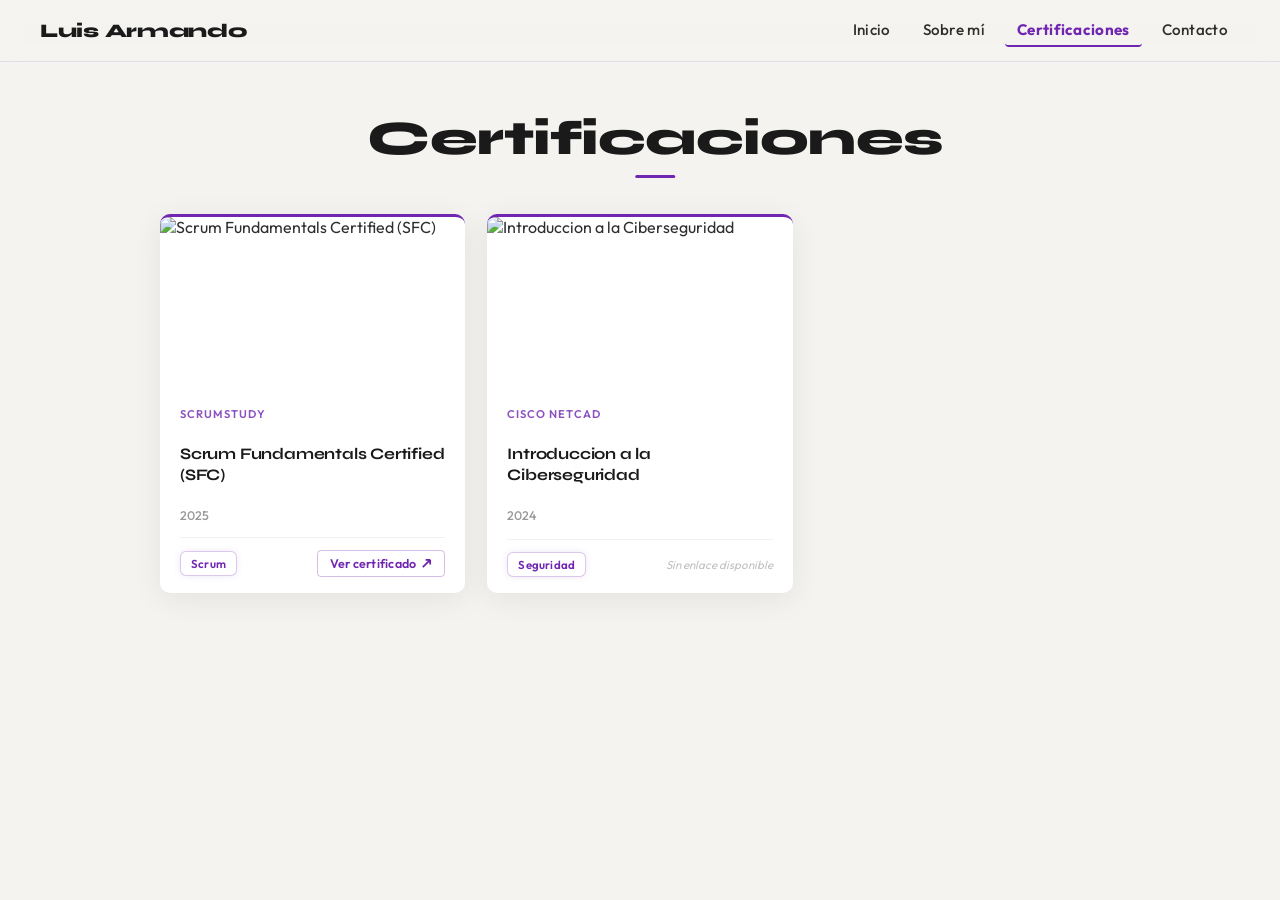
==== pages/certificaciones.html @ 473c5e0a "v.2 Agrengando sección de certificados y mejorando el diseño" ====
<!doctype html>
<html lang="en">
  <head>
    <meta charset="UTF-8" />
    <meta name="viewport" content="width=device-width, initial-scale=1.0" />
    <link rel="stylesheet" href="../css/navbar.css" />
    <link rel="stylesheet" href="../css/global.css" />
    <link rel="stylesheet" href="../css/certificaciones.css" />
    <link
      rel="icon"
      type="image/png"
      sizes="32x32"
      href="../assets/Foto_Mia.jpg"
    />
    <title>Certificaciones - Luis Armando</title>
  </head>
  <body>
    <!-- NAVBAR -->
    <header>
      <nav>
        <a href="../index.html" class="logo-nav">
          <p>Luis Armando</p>
        </a>
        <ul>
          <li><a href="../index.html">Inicio</a></li>
          <li><a href="../pages/sobreMi.html">Sobre mí</a></li>
          <li><a href="../pages/certificaciones.html">Certificaciones</a></li>
          <li><a href="../pages/contacto.html">Contacto</a></li>
        </ul>
      </nav>
    </header>

    <!-- ── SECCIÓN DE CERTIFICACIONES ── -->
    <p class="cert-titulo">Certificaciones</p>

    <div class="cert-grid">
      <!-- ══ TARJETA ══ -->
      <div class="cert-card">
        <img
          class="cert-img"
          src="https://res.cloudinary.com/dzsalq5g6/image/upload/v1777447774/Certificacion_scrum_zsuzkc.jpg"
          alt="Scrum Fundamentals Certified (SFC)"
        />
        <div class="cert-body">
          <span class="cert-emisor">SCRUMstudy</span>
          <p class="cert-nombre">Scrum Fundamentals Certified (SFC)</p>
          <span class="cert-fecha">2025</span>
        </div>
        <div class="cert-divider"></div>
        <div class="cert-footer">
          <div class="cert-tags">
            <span class="cert-tag">Scrum</span>
          </div>
          <a
            class="cert-link"
            href="https://www.scrumstudy.com/certification/verify?type=SFC&number=1094518"
            target="_blank"
            rel="noopener noreferrer"
          >
            Ver certificado
            <svg
              width="11"
              height="11"
              viewBox="0 0 12 12"
              fill="none"
              stroke="currentColor"
              stroke-width="2"
            >
              <path d="M2 10L10 2M10 2H5M10 2v5" />
            </svg>
          </a>
        </div>
      </div>

      <!-- ══ TARJETA ══ -->
      <div class="cert-card">
        <img
          class="cert-img"
          src="https://res.cloudinary.com/dzsalq5g6/image/upload/v1777447685/Certificado_Introduccion_A_La_CiberSeguridad_spl8ei.jpg"
          alt="Introduccion a la Ciberseguridad"
        />
        <div class="cert-body">
          <span class="cert-emisor">CISCO Netcad</span>
          <p class="cert-nombre">Introduccion a la Ciberseguridad</p>
          <span class="cert-fecha">2024</span>
        </div>
        <div class="cert-divider"></div>
        <div class="cert-footer">
            <div class="cert-tags">
              <span class="cert-tag">Seguridad</span>
            </div>
            <span class="cert-no-link">Sin enlace disponible</span>
          </div>
      </div>

      </div>
    </div>
    <script src="../js/navbar.js"></script>
  </body>
</html>
---- css/navbar.css ----
header {
  position: sticky;
  top: 0;
  z-index: 100;
  background: rgba(244, 243, 240, 0.92);
  backdrop-filter: blur(10px);
  -webkit-backdrop-filter: blur(10px);
  border-bottom: 1px solid rgba(112, 38, 177, 0.12);
}

nav {
  display: flex;
  justify-content: space-between;
  align-items: center;
  max-width: 1300px;
  margin: 0 auto;
  padding: 14px 40px;
}

ul {
  display: flex;
  list-style: none;
  gap: 8px;
  margin: 0;
  padding: 0;
}

li {
  font-weight: 600;
}

a {
  text-decoration: none;
  color: var(--text-main);
  font-size: 0.95rem;
  font-weight: 500;
  letter-spacing: 0.02em;
  transition: color 0.2s ease;
}

ul li a {
  display: inline-block;
  padding: 6px 12px;
  border-radius: 4px;
  transition:
    color 0.2s ease,
    background 0.2s ease;
}

ul li a:hover {
  color: var(--accent);
  background: rgba(112, 38, 177, 0.06);
}

.logo-nav {
  font-family: "Syne", sans-serif;
  font-size: 1.2rem;
  font-weight: 800;
  letter-spacing: -0.3px;
  color: #1a1a1a;
  transition: color 0.2s ease;
}

.logo-nav p {
  margin: 0;
}

.logo-nav:hover {
  color: var(--accent);
}

/* ── RESPONSIVE ── */

@media (max-width: 600px) {
  nav {
    padding: 10px 16px;
    flex-direction: column;
    gap: 6px;
  }

  ul {
    gap: 4px;
    justify-content: center;
  }

  ul li a {
    font-size: 0.85rem;
    padding: 5px 10px;
  }

  .logo-nav {
    font-size: 1.05rem;
  }
}

@media (max-width: 480px) {
  ul {
    gap: 2px;
  }

  ul li a {
    font-size: 0.8rem;
    padding: 4px 8px;
  }
}
---- css/global.css ----
@import url("https://fonts.googleapis.com/css2?family=Syne:wght@700;800&family=Outfit:wght@400;500;600&display=swap");

:root {
  --accent: #7026b1;
  --accent-dim: rgba(112, 38, 177, 0.18);
  --accent-glow: 0 0 18px rgba(112, 38, 177, 0.25);
  --dark-bg: #1c1f26;
  --text-main: #2e2e2e;
  --text-muted: #555;
}

html {
  scroll-behavior: smooth;
}

body {
  box-sizing: border-box;
  background: #f4f3f0;
  margin: 0;
  padding: 0;
  font-family: "Outfit", Arial, Helvetica, sans-serif;
  color: var(--text-main);
}

/* ESTILOS PARA LAS DEMOSTRACIONES DE LOS PROYECTOS */

.container-btn-volver {
  padding: 20px 0 20px 80px;
}

.container-btn-volver a {
  font-weight: 600;
}

.contenedor-video {
  position: relative;
  max-width: 1300px;
  margin: auto;
  overflow: hidden;
  border-radius: 12px;
  margin-bottom: 50px;
}

#video {
  width: 100%;
  aspect-ratio: 16 / 9;
  background-color: #eee;
}

.descripcion-proyecto {
  font-size: 1.1rem;
  line-height: 1.75;
  margin: 0 0 16px;
  color: #3d3d3d;
  max-width: 72ch;
}

.container-descripcion {
  padding: 20px 80px 36px;
  width: 65%;
  border-left: 3px solid var(--accent-dim);
  margin-left: 80px;
  padding-left: 28px;
}

.container-demostracion {
  padding-left: 80px;
}

.titulo-proyecto {
  font-size: 3rem;
  font-weight: 800;
  font-family: "Syne", sans-serif;
  margin: 0;
  letter-spacing: -0.5px;
}

.titulo-caro_gale {
  font-family: "Syne", sans-serif;
  font-size: 1.3rem;
  font-weight: 700;
  letter-spacing: -0.2px;
  color: var(--text-main);
  padding-left: 0;
  margin: 32px 0 16px;
  display: flex;
  align-items: center;
  gap: 10px;
}

.titulo-caro_gale::before {
  content: "";
  display: inline-block;
  width: 4px;
  height: 1.1em;
  background: var(--accent);
  border-radius: 2px;
  flex-shrink: 0;
}

.tecnologias {
  display: flex;
  flex-wrap: wrap;
  gap: 15px;
  max-width: 1300px;
  margin: auto;
  margin-bottom: 40px;
}

.tag {
  border: 1px solid rgba(112, 38, 177, 0.25);
  padding: 8px 14px;
  border-radius: 6px;
  box-shadow: 0 0 10px -2px rgba(112, 38, 177, 0.2);
  color: var(--accent);
  transition:
    box-shadow 0.2s ease,
    color 0.2s ease;
  font-weight: 600;
  font-size: 0.875rem;
  background: white;
  letter-spacing: 0.02em;
}

.tag:hover {
  color: #5c1e92;
  box-shadow: 0 0 16px -2px rgba(112, 38, 177, 0.35);
}

.link-proyecto {
  font-weight: bold;
  color: var(--accent);
  text-decoration: underline;
  transition: color ease 0.2s;
}

.link-proyecto:hover {
  color: rgb(168, 83, 168);
}

nav ul li a.active {
  color: var(--accent);
  font-weight: bold;
  border-bottom: 2px solid var(--accent);
}

.btn-link {
  background-image: linear-gradient(
    to right,
    #ffffff 30%,
    #7026b1 50%,
    #ffffff 70%
  );
  background-size: 200% auto;
  -webkit-background-clip: text;
  background-clip: text;
  color: transparent;
  font-weight: 700;
  letter-spacing: 0.03em;
  animation: brillo 3s linear infinite;
}

.btn-link:hover {
  color: white;
}

@keyframes brillo {
  0% {
    background-position: 200% center;
  }
  100% {
    background-position: -200% center;
  }
}

/* ── RESPONSIVE ── */

@media (max-width: 768px) {
  .container-descripcion {
    padding-left: 40px;
    width: 80%;
  }
  .container-demostracion {
    padding-left: 40px;
  }
  .container-btn-volver {
    padding-left: 40px;
  }
  .titulo-proyecto {
    font-size: 2.4rem;
  }
  .descripcion-proyecto {
    font-size: 1.25rem;
  }
  .titulo-caro_gale {
    padding-left: 20px;
    margin: 20px 0;
  }
}

@media (max-width: 600px) {
  .container-descripcion {
    padding: 0 16px;
    width: auto;
    box-sizing: border-box;
  }
  .container-demostracion {
    padding: 0 16px;
    box-sizing: border-box;
  }
  .container-btn-volver {
    padding: 16px 0 16px 16px;
  }
  .titulo-proyecto {
    font-size: 2rem;
  }
  .descripcion-proyecto {
    font-size: 1.1rem;
  }
  .titulo-caro_gale {
    font-size: 1.25rem;
    padding-left: 0;
    margin: 20px 0 12px;
  }
  .contenedor-video {
    border-radius: 8px;
    margin-bottom: 32px;
  }
  .tecnologias {
    gap: 10px;
  }
}

@media (max-width: 480px) {
  .titulo-proyecto {
    font-size: 1.75rem;
  }
  .descripcion-proyecto {
    font-size: 1rem;
  }
  .titulo-caro_gale {
    font-size: 1.1rem;
  }
  .tag {
    font-size: 0.82rem;
    padding: 7px 10px;
  }

  .container-descripcion {
    margin-left: 30px;
  }
}
---- css/certificaciones.css ----
/* ── TÍTULO ── */
.cert-titulo {
  font-family: "Syne", sans-serif;
  font-size: 3rem;
  font-weight: 800;
  letter-spacing: -0.5px;
  color: #1a1a1a;
  text-align: center;
  position: relative;
  display: inline-block;
  left: 50%;
  transform: translateX(-50%);
  margin: 48px 15px 36px;
}

.cert-titulo::after {
  content: "";
  display: block;
  width: 40px;
  height: 3px;
  background: var(--accent);
  border-radius: 2px;
  margin: 8px auto 0;
}

/* ── GRID ── */
.cert-grid {
  display: grid;
  grid-template-columns: repeat(auto-fill, minmax(290px, 1fr));
  gap: 22px;
  max-width: 960px;
  margin: 0 auto 72px;
  padding: 0 24px;
}

/* ── CARD ── */
.cert-card {
  background: white;
  border-radius: 10px;
  border-top: 3px solid var(--accent);
  box-shadow: 0 6px 30px rgba(0, 0, 0, 0.07);
  overflow: hidden;
  display: flex;
  flex-direction: column;
  transition:
    transform 0.2s ease,
    box-shadow 0.2s ease;
}

.cert-card:hover {
  transform: translateY(-4px);
  box-shadow: 0 12px 40px rgba(112, 38, 177, 0.13);
}

/* ── IMAGEN / PLACEHOLDER ── */
.cert-img {
  width: 100%;
  aspect-ratio: 16 / 9;
  object-fit: cover;
  display: block;
}

/* Usa esta cuando NO tengas imagen */
.cert-img-placeholder {
  width: 100%;
  aspect-ratio: 16 / 9;
  background: #f0eaf8;
  display: flex;
  flex-direction: column;
  align-items: center;
  justify-content: center;
  gap: 8px;
}

.cert-img-placeholder svg {
  opacity: 0.35;
}

.cert-img-placeholder span {
  font-size: 0.72rem;
  color: var(--accent);
  opacity: 0.55;
  font-weight: 500;
  letter-spacing: 0.05em;
}

/* ── BODY ── */
.cert-body {
  padding: 18px 20px 14px;
  flex: 1;
  display: flex;
  flex-direction: column;
  gap: 6px;
}

.cert-emisor {
  font-size: 0.7rem;
  font-weight: 600;
  text-transform: uppercase;
  letter-spacing: 0.09em;
  color: var(--accent);
  opacity: 0.8;
}

.cert-nombre {
  font-family: "Syne", sans-serif;
  font-size: 1rem;
  font-weight: 700;
  color: #1a1a1a;
  line-height: 1.35;
  letter-spacing: -0.2px;
}

.cert-fecha {
  font-size: 0.78rem;
  color: #999;
  font-weight: 500;
}

/* ── FOOTER ── */
.cert-divider {
  height: 1px;
  background: rgba(0, 0, 0, 0.05);
  margin: 0 20px;
}

.cert-footer {
  padding: 12px 20px 16px;
  display: flex;
  align-items: center;
  justify-content: space-between;
  gap: 10px;
  flex-wrap: wrap;
}

.cert-tags {
  display: flex;
  flex-wrap: wrap;
  gap: 6px;
}

.cert-tag {
  border: 1px solid rgba(112, 38, 177, 0.25);
  padding: 4px 10px;
  border-radius: 6px;
  box-shadow: 0 0 8px -2px rgba(112, 38, 177, 0.18);
  color: var(--accent);
  font-size: 0.72rem;
  font-weight: 600;
  background: white;
  letter-spacing: 0.02em;
  transition:
    box-shadow 0.2s ease,
    color 0.2s ease;
}

.cert-tag:hover {
  color: #5c1e92;
  box-shadow: 0 0 14px -2px rgba(112, 38, 177, 0.3);
}

/* Con enlace */
.cert-link {
  display: inline-flex;
  align-items: center;
  gap: 5px;
  font-size: 0.78rem;
  font-weight: 600;
  color: var(--accent);
  text-decoration: none;
  border: 1.5px solid rgba(112, 38, 177, 0.3);
  padding: 5px 12px;
  border-radius: 4px;
  flex-shrink: 0;
  transition: all 0.2s ease;
  white-space: nowrap;
}

.cert-link:hover {
  background: rgba(112, 38, 177, 0.06);
  border-color: var(--accent);
  box-shadow: 0 0 10px rgba(112, 38, 177, 0.15);
}

/* Sin enlace */
.cert-no-link {
  font-size: 0.72rem;
  color: #c0c0c0;
  font-style: italic;
  flex-shrink: 0;
}

/* ── RESPONSIVE ── */
@media (max-width: 768px) {
  .cert-titulo {
    font-size: 2.4rem;
  }
}

@media (max-width: 600px) {
  .cert-titulo {
    font-size: 2rem;
    margin: 32px 15px 28px;
  }
  .cert-grid {
    padding: 0 16px;
    gap: 16px;
  }
}

@media (max-width: 480px) {
  .cert-titulo {
    font-size: 1.75rem;
  }
}
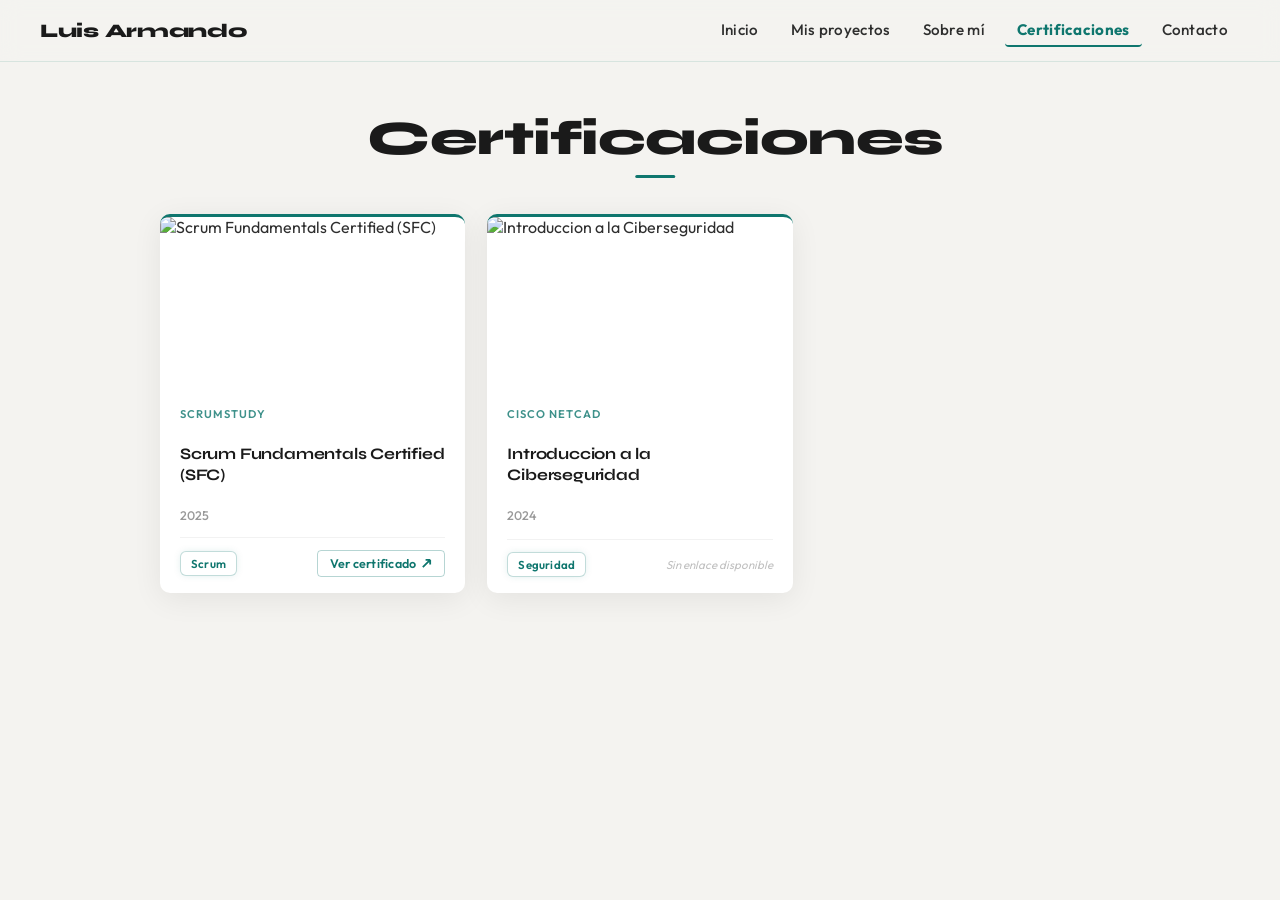
==== commit 772ad919: "Rediseño de textos, paleta teal y mejoras de UX/navegación Contenido: - "Sobre mí" reescrito para ha" ====
--- a/pages/certificaciones.html
+++ b/pages/certificaciones.html
@@ -1,5 +1,5 @@
 <!doctype html>
-<html lang="en">
+<html lang="es">
   <head>
     <meta charset="UTF-8" />
     <meta name="viewport" content="width=device-width, initial-scale=1.0" />
@@ -23,6 +23,7 @@
         </a>
         <ul>
           <li><a href="../index.html">Inicio</a></li>
+          <li><a href="../index.html#proyectos">Mis proyectos</a></li>
           <li><a href="../pages/sobreMi.html">Sobre mí</a></li>
           <li><a href="../pages/certificaciones.html">Certificaciones</a></li>
           <li><a href="../pages/contacto.html">Contacto</a></li>
@@ -89,10 +90,8 @@
             <div class="cert-tags">
               <span class="cert-tag">Seguridad</span>
             </div>
-            <span class="cert-no-link">Sin enlace disponible</span>
-          </div>
-      </div>
-
+          <span class="cert-no-link">Sin enlace disponible</span>
+        </div>
       </div>
     </div>
     <script src="../js/navbar.js"></script>
--- a/css/navbar.css
+++ b/css/navbar.css
@@ -5,7 +5,31 @@
   background: rgba(244, 243, 240, 0.92);
   backdrop-filter: blur(10px);
   -webkit-backdrop-filter: blur(10px);
-  border-bottom: 1px solid rgba(112, 38, 177, 0.12);
+  border-bottom: 1px solid rgba(15, 118, 110, 0.12);
+}
+
+/* ── AJUSTE PARA LANDING PAGE DE UNA SOLA SECCIÓN ──
+   Como el header ahora es sticky y la navegación usa anclas (#inicio,
+   #sobre-mi, #proyectos, #certificaciones, #contacto) dentro de una
+   sola página, sin esto el header taparía el inicio de cada sección
+   al hacer scroll hacia ella. */
+#inicio,
+#sobre-mi,
+#proyectos,
+#certificaciones,
+#contacto {
+  scroll-margin-top: 80px;
+}
+
+@media (max-width: 860px) {
+  #inicio,
+  #sobre-mi,
+  #proyectos,
+  #certificaciones,
+  #contacto {
+    /* aquí el nav pasa a 2 filas (logo + links), por lo que es más alto */
+    scroll-margin-top: 110px;
+  }
 }
 
 nav {
@@ -19,10 +43,12 @@
 
 ul {
   display: flex;
+  flex-wrap: wrap;
   list-style: none;
-  gap: 8px;
+  gap: 6px 8px;
   margin: 0;
   padding: 0;
+  justify-content: flex-end;
 }
 
 li {
@@ -42,6 +68,7 @@
   display: inline-block;
   padding: 6px 12px;
   border-radius: 4px;
+  white-space: nowrap;
   transition:
     color 0.2s ease,
     background 0.2s ease;
@@ -49,7 +76,7 @@
 
 ul li a:hover {
   color: var(--accent);
-  background: rgba(112, 38, 177, 0.06);
+  background: rgba(15, 118, 110, 0.06);
 }
 
 .logo-nav {
@@ -71,16 +98,29 @@
 
 /* ── RESPONSIVE ── */
 
-@media (max-width: 600px) {
+/* Con 5 opciones en el menú, la fila logo + links se satura antes que
+   con 4, así que el layout apilado (logo arriba, links centrados abajo)
+   arranca en una pantalla más ancha que antes. */
+@media (max-width: 860px) {
   nav {
-    padding: 10px 16px;
+    padding: 10px 24px;
     flex-direction: column;
     gap: 6px;
   }
 
   ul {
-    gap: 4px;
     justify-content: center;
+  }
+}
+
+@media (max-width: 600px) {
+  nav {
+    padding: 10px 16px;
+    gap: 6px;
+  }
+
+  ul {
+    gap: 4px 6px;
   }
 
   ul li a {
@@ -95,11 +135,18 @@
 
 @media (max-width: 480px) {
   ul {
-    gap: 2px;
+    gap: 3px 4px;
   }
 
   ul li a {
-    font-size: 0.8rem;
+    font-size: 0.78rem;
     padding: 4px 8px;
   }
 }
+
+@media (max-width: 360px) {
+  ul li a {
+    font-size: 0.72rem;
+    padding: 3px 6px;
+  }
+}
--- a/css/global.css
+++ b/css/global.css
@@ -1,9 +1,10 @@
 @import url("https://fonts.googleapis.com/css2?family=Syne:wght@700;800&family=Outfit:wght@400;500;600&display=swap");
 
 :root {
-  --accent: #7026b1;
-  --accent-dim: rgba(112, 38, 177, 0.18);
-  --accent-glow: 0 0 18px rgba(112, 38, 177, 0.25);
+  --accent: #0f766e;
+  --accent-dark: #115e59;
+  --accent-dim: rgba(15, 118, 110, 0.18);
+  --accent-glow: 0 0 18px rgba(15, 118, 110, 0.25);
   --dark-bg: #1c1f26;
   --text-main: #2e2e2e;
   --text-muted: #555;
@@ -30,6 +31,129 @@
 
 .container-btn-volver a {
   font-weight: 600;
+}
+
+/* ── MIGAS DE PAN (páginas internas con jerarquía) ──
+   Se usan en las páginas de proyecto: Inicio › Proyectos › Nombre.
+   Se presentan como un "chip" de navegación (mismo lenguaje visual que
+   las tarjetas del sitio) para que se lea como componente y no como
+   texto suelto. */
+.migas {
+  display: inline-flex;
+  align-items: center;
+  gap: 7px;
+  flex-wrap: wrap;
+  width: fit-content;
+  max-width: calc(100% - 32px);
+  margin: 20px 24px 20px 80px;
+  padding: 9px 16px;
+  background: white;
+  border: 1px solid rgba(15, 118, 110, 0.16);
+  border-left: 3px solid var(--accent);
+  border-radius: 8px;
+  box-shadow: 0 3px 12px rgba(0, 0, 0, 0.05);
+  font-size: 0.85rem;
+}
+
+.migas a {
+  color: var(--accent);
+  font-weight: 600;
+  padding: 2px 2px;
+  border-radius: 4px;
+  transition: color 0.2s ease;
+}
+
+.migas a:hover {
+  color: var(--accent-dark);
+  text-decoration: underline;
+  text-underline-offset: 3px;
+}
+
+.migas-sep {
+  color: #c2c9c7;
+  font-size: 0.95em;
+  user-select: none;
+}
+
+.migas-actual {
+  color: var(--text-main);
+  font-weight: 600;
+}
+
+@media (max-width: 768px) {
+  .migas {
+    margin: 18px 24px 16px 40px;
+  }
+}
+
+@media (max-width: 600px) {
+  .migas {
+    margin: 14px 16px 12px 16px;
+    font-size: 0.8rem;
+  }
+}
+
+/* ── BOTÓN FLOTANTE: volver arriba ──
+   Se usa en index.html y en las páginas de proyecto (las que más
+   scrollean). Queda oculto hasta superar el umbral de scroll. */
+.btn-top {
+  position: fixed;
+  right: 22px;
+  bottom: 22px;
+  z-index: 90;
+  width: 44px;
+  height: 44px;
+  border: none;
+  border-radius: 50%;
+  background: var(--accent);
+  color: white;
+  cursor: pointer;
+  display: grid;
+  place-items: center;
+  box-shadow: 0 4px 14px rgba(15, 118, 110, 0.35);
+  opacity: 0;
+  visibility: hidden;
+  transform: translateY(10px);
+  transition:
+    opacity 0.25s ease,
+    transform 0.25s ease,
+    background 0.2s ease,
+    visibility 0.25s;
+}
+
+.btn-top--visible {
+  opacity: 1;
+  visibility: visible;
+  transform: none;
+}
+
+.btn-top:hover {
+  background: var(--accent-dark);
+  box-shadow: 0 6px 18px rgba(15, 118, 110, 0.4);
+}
+
+.btn-top svg {
+  width: 20px;
+  height: 20px;
+}
+
+@media (max-width: 480px) {
+  .btn-top {
+    right: 14px;
+    bottom: 14px;
+    width: 40px;
+    height: 40px;
+  }
+}
+
+@media (prefers-reduced-motion: reduce) {
+  .btn-top {
+    transform: none;
+    transition:
+      opacity 0.2s ease,
+      background 0.2s ease,
+      visibility 0.2s;
+  }
 }
 
 .contenedor-video {
@@ -108,10 +232,10 @@
 }
 
 .tag {
-  border: 1px solid rgba(112, 38, 177, 0.25);
+  border: 1px solid rgba(15, 118, 110, 0.25);
   padding: 8px 14px;
   border-radius: 6px;
-  box-shadow: 0 0 10px -2px rgba(112, 38, 177, 0.2);
+  box-shadow: 0 0 10px -2px rgba(15, 118, 110, 0.2);
   color: var(--accent);
   transition:
     box-shadow 0.2s ease,
@@ -123,8 +247,8 @@
 }
 
 .tag:hover {
-  color: #5c1e92;
-  box-shadow: 0 0 16px -2px rgba(112, 38, 177, 0.35);
+  color: var(--accent-dark);
+  box-shadow: 0 0 16px -2px rgba(15, 118, 110, 0.35);
 }
 
 .link-proyecto {
@@ -135,7 +259,7 @@
 }
 
 .link-proyecto:hover {
-  color: rgb(168, 83, 168);
+  color: rgb(13, 148, 136);
 }
 
 nav ul li a.active {
@@ -148,7 +272,7 @@
   background-image: linear-gradient(
     to right,
     #ffffff 30%,
-    #7026b1 50%,
+    #0f766e 50%,
     #ffffff 70%
   );
   background-size: 200% auto;
@@ -250,3 +374,29 @@
     margin-left: 30px;
   }
 }
+
+/* ── REVEAL AL HACER SCROLL ──
+   Se usa en index.html (secciones y cards generadas por JS).
+   El contenido es visible siempre; si no hay JS o el usuario
+   prefiere menos movimiento, se muestra sin animación. */
+.reveal {
+  opacity: 0;
+  transform: translateY(20px);
+  transition:
+    opacity 0.55s ease,
+    transform 0.6s cubic-bezier(0.22, 1, 0.36, 1);
+  transition-delay: var(--reveal-delay, 0ms);
+}
+
+.reveal.is-visible {
+  opacity: 1;
+  transform: none;
+}
+
+@media (prefers-reduced-motion: reduce) {
+  .reveal {
+    opacity: 1;
+    transform: none;
+    transition: none;
+  }
+}
--- a/css/certificaciones.css
+++ b/css/certificaciones.css
@@ -49,7 +49,7 @@
 
 .cert-card:hover {
   transform: translateY(-4px);
-  box-shadow: 0 12px 40px rgba(112, 38, 177, 0.13);
+  box-shadow: 0 12px 40px rgba(15, 118, 110, 0.13);
 }
 
 /* ── IMAGEN / PLACEHOLDER ── */
@@ -64,7 +64,7 @@
 .cert-img-placeholder {
   width: 100%;
   aspect-ratio: 16 / 9;
-  background: #f0eaf8;
+  background: #e6f4f2;
   display: flex;
   flex-direction: column;
   align-items: center;
@@ -140,10 +140,10 @@
 }
 
 .cert-tag {
-  border: 1px solid rgba(112, 38, 177, 0.25);
+  border: 1px solid rgba(15, 118, 110, 0.25);
   padding: 4px 10px;
   border-radius: 6px;
-  box-shadow: 0 0 8px -2px rgba(112, 38, 177, 0.18);
+  box-shadow: 0 0 8px -2px rgba(15, 118, 110, 0.18);
   color: var(--accent);
   font-size: 0.72rem;
   font-weight: 600;
@@ -155,8 +155,8 @@
 }
 
 .cert-tag:hover {
-  color: #5c1e92;
-  box-shadow: 0 0 14px -2px rgba(112, 38, 177, 0.3);
+  color: var(--accent-dark);
+  box-shadow: 0 0 14px -2px rgba(15, 118, 110, 0.3);
 }
 
 /* Con enlace */
@@ -168,7 +168,7 @@
   font-weight: 600;
   color: var(--accent);
   text-decoration: none;
-  border: 1.5px solid rgba(112, 38, 177, 0.3);
+  border: 1.5px solid rgba(15, 118, 110, 0.3);
   padding: 5px 12px;
   border-radius: 4px;
   flex-shrink: 0;
@@ -177,9 +177,9 @@
 }
 
 .cert-link:hover {
-  background: rgba(112, 38, 177, 0.06);
+  background: rgba(15, 118, 110, 0.06);
   border-color: var(--accent);
-  box-shadow: 0 0 10px rgba(112, 38, 177, 0.15);
+  box-shadow: 0 0 10px rgba(15, 118, 110, 0.15);
 }
 
 /* Sin enlace */
